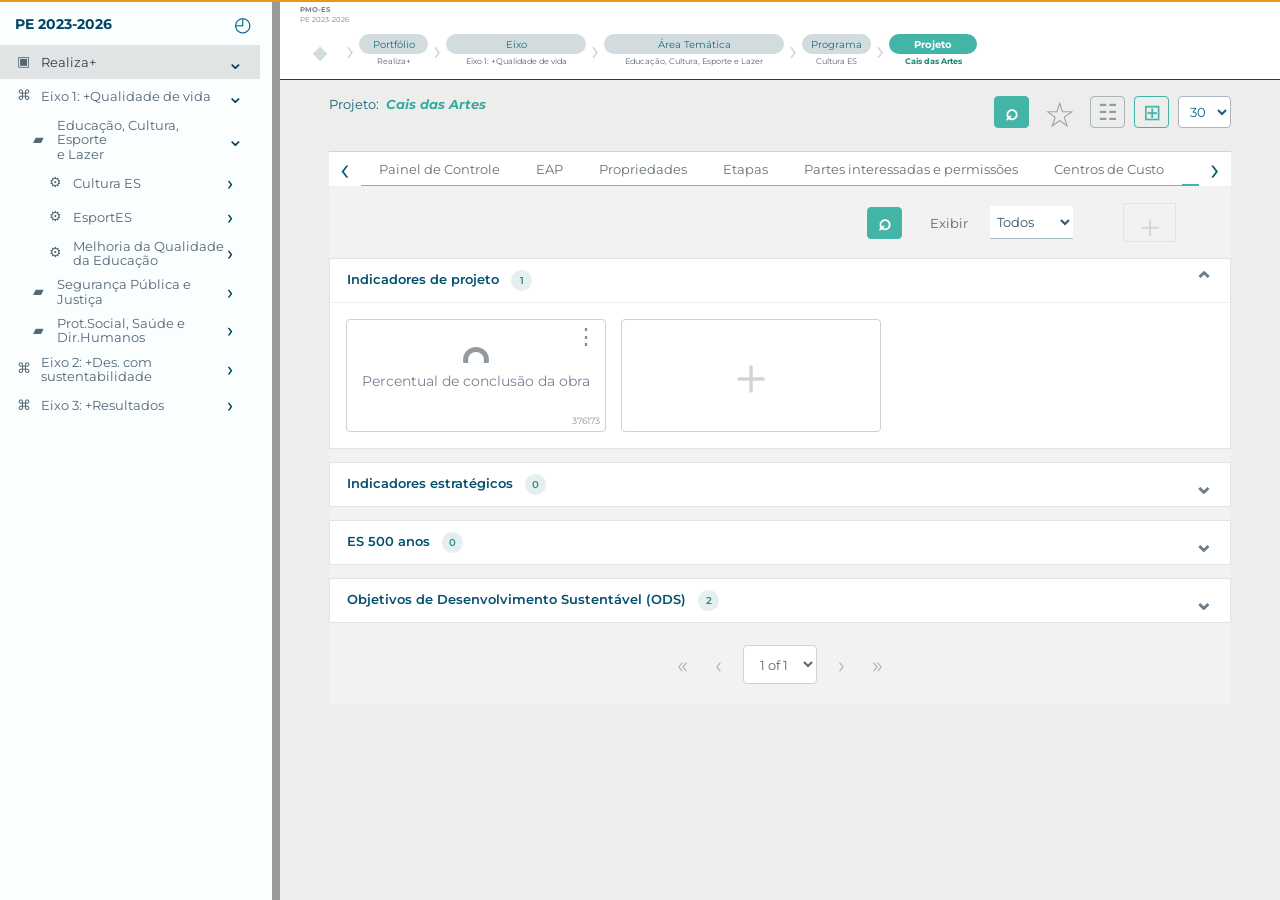
==== index.html @ 071c742d "first commit" ====
<!doctype html>
<html lang="pt-BR">
<head>
  <meta charset="utf-8">
  <meta name="viewport" content="width=device-width, initial-scale=1">
  <title>PE 2023-2026 | Indicadores</title>
  <link rel="stylesheet" href="styles.css">
</head>
<body>
  <div class="app-shell">
    <aside class="sidebar" id="sidebar" aria-label="Navegação do planejamento estratégico">
      <div class="sidebar-title">
        <strong>PE 2023-2026</strong>
        <button class="icon-btn plain" id="collapseSidebar" aria-label="Recolher menu">◴</button>
      </div>

      <nav class="tree">
        <button class="tree-row selected" data-expand="portfolio"><span>▣</span><span>Realiza+</span><b>⌄</b></button>
        <div id="portfolio" class="tree-children open">
          <button class="tree-row" data-expand="axis1"><span>⌘</span><span>Eixo 1: +Qualidade de vida</span><b>⌄</b></button>
          <div id="axis1" class="tree-children open indent-1">
            <button class="tree-row" data-expand="area"><span>▰</span><span>Educação, Cultura, Esporte<br>e Lazer</span><b>⌄</b></button>
            <div id="area" class="tree-children open indent-1">
              <button class="tree-row"><span>⚙</span><span>Cultura ES</span><b>›</b></button>
              <button class="tree-row"><span>⚙</span><span>EsportES</span><b>›</b></button>
              <button class="tree-row"><span>⚙</span><span>Melhoria da Qualidade<br>da Educação</span><b>›</b></button>
            </div>
            <button class="tree-row"><span>▰</span><span>Segurança Pública e<br>Justiça</span><b>›</b></button>
            <button class="tree-row"><span>▰</span><span>Prot.Social, Saúde e<br>Dir.Humanos</span><b>›</b></button>
          </div>
          <button class="tree-row"><span>⌘</span><span>Eixo 2: +Des. com<br>sustentabilidade</span><b>›</b></button>
          <button class="tree-row"><span>⌘</span><span>Eixo 3: +Resultados</span><b>›</b></button>
        </div>
      </nav>
    </aside>

    <button class="sidebar-handle" id="openSidebar" aria-label="Abrir menu">›</button>

    <main class="main">
      <header class="topbar">
        <div class="brand"><strong>PMO-ES</strong><span>PE 2023-2026</span></div>
        <div class="breadcrumbs" aria-label="Caminho do projeto">
          <div class="home-icon" aria-hidden="true"><span>◆</span></div>
          <span class="separator">›</span>
          <div class="crumb"><em>Portfólio</em><small>Realiza+</small></div>
          <span class="separator">›</span>
          <div class="crumb wide"><em>Eixo</em><small>Eixo 1: +Qualidade de vida</small></div>
          <span class="separator">›</span>
          <div class="crumb wider"><em>Área Temática</em><small>Educação, Cultura, Esporte e Lazer</small></div>
          <span class="separator">›</span>
          <div class="crumb"><em>Programa</em><small>Cultura ES</small></div>
          <span class="separator">›</span>
          <div class="crumb current"><em>Projeto</em><small>Cais das Artes</small></div>
        </div>
      </header>

      <section class="workspace">
        <div class="project-line">
          <div>Projeto: <strong>Cais das Artes</strong></div>
          <div class="project-tools">
            <button class="square primary" aria-label="Pesquisar">⌕</button>
            <button class="star" aria-label="Favoritar">☆</button>
            <button class="square view-switch" data-view="list" aria-label="Visualização em lista">☷</button>
            <button class="square view-switch active" data-view="grid" aria-label="Visualização em grade">⊞</button>
            <select aria-label="Quantidade por página"><option>30</option><option>60</option><option>90</option></select>
          </div>
        </div>

        <div class="tabs-wrap">
          <button class="tabs-arrow left" aria-label="Rolar abas para esquerda">‹</button>
          <div class="tabs" id="tabs">
            <button>Painel de Controle</button><button>EAP</button><button>Propriedades</button><button>Etapas</button>
            <button>Partes interessadas e permissões</button><button>Centros de Custo</button><button class="active">Indicadores</button>
            <button>Linhas de base</button><button>Riscos</button><button>Ocorrências</button><button>Processos</button><button>Diário</button>
          </div>
          <button class="tabs-arrow right" aria-label="Rolar abas para direita">›</button>
        </div>

        <section class="indicator-panel grouped-panel">
          <div class="panel-toolbar">
            <button class="square primary" id="searchToggle" aria-label="Buscar indicador">⌕</button>
            <label>Exibir</label>
            <select id="statusFilter" aria-label="Filtrar indicadores"><option value="all">Todos</option><option value="active">Ativos</option><option value="inactive">Inativos</option></select>
            <button class="add-small" id="addTop" aria-label="Adicionar indicador">＋</button>
          </div>
          <div class="search-box" id="searchBox">
            <input id="indicatorSearch" type="search" placeholder="Pesquisar indicador..." aria-label="Pesquisar indicador">
          </div>

          <div class="indicator-groups">
            <section class="indicator-group" data-group="project" data-accordion>
              <button class="indicator-group-heading" aria-expanded="true">
                <span>Indicadores de projeto <small>1</small></span><b>⌃</b>
              </button>
              <div class="indicator-group-body">
                <div class="cards" id="cards">
                  <a class="indicator-card clickable" data-status="active" href="indicator.html" aria-label="Abrir indicador Percentual de conclusão da obra">
                    <span class="more" aria-hidden="true">⋮</span>
                    <div class="gauge" aria-hidden="true"><i></i><i></i><i></i><i></i><i></i><span></span></div>
                    <h2>Percentual de conclusão da obra</h2>
                    <small>376173</small>
                  </a>
                  <a class="add-card project-add" href="novo-indicador.html" aria-label="Adicionar indicador de projeto">＋</a>
                </div>
                <div class="empty-state">Nenhum indicador encontrado.</div>
              </div>
            </section>

            <section class="indicator-group collapsed" data-group="strategic" data-accordion>
              <button class="indicator-group-heading" aria-expanded="false">
                <span>Indicadores estratégicos <small>0</small></span><b>⌃</b>
              </button>
              <div class="indicator-group-body">
                <div class="cards">
                  <a class="add-card strategic-add" href="novo-indicador-estrategico.html" aria-label="Adicionar indicador estratégico">＋</a>
                </div>
                <div class="empty-state">Nenhum indicador estratégico cadastrado.</div>
              </div>
            </section>

            <section class="indicator-group collapsed" data-group="es500" data-accordion>
              <button class="indicator-group-heading" aria-expanded="false">
                <span>ES 500 anos <small>0</small></span><b>⌃</b>
              </button>
              <div class="indicator-group-body">
                <div class="cards">
                  <button class="add-card group-add" data-group="es500" aria-label="Adicionar indicador ES 500 anos">＋</button>
                </div>
                <div class="empty-state">Nenhum indicador ES 500 anos cadastrado.</div>
              </div>
            </section>

            <section class="indicator-group collapsed" data-group="ods" data-accordion>
              <button class="indicator-group-heading" aria-expanded="false">
                <span>Objetivos de Desenvolvimento Sustentável (ODS) <small>2</small></span><b>⌃</b>
              </button>
              <div class="indicator-group-body">
                <div class="cards">
                  <article class="indicator-card ods-card" data-status="active">
                    <button class="more" aria-label="Mais opções">⋮</button>
                    <div class="gear-symbol" aria-hidden="true">⚙</div>
                    <h2>Fome zero e agricultura<br>sustentável</h2>
                    <small>1556134</small>
                  </article>
                  <article class="indicator-card ods-card" data-status="active">
                    <button class="more" aria-label="Mais opções">⋮</button>
                    <div class="gear-symbol" aria-hidden="true">⚙</div>
                    <h2>Erradicação da pobreza</h2>
                    <small>1556132</small>
                  </article>
                  <a class="add-card ods-add" href="novo-indicador-ods.html" aria-label="Adicionar indicador ODS">＋</a>
                </div>
                <div class="empty-state">Nenhum Objetivo de Desenvolvimento Sustentável encontrado.</div>
              </div>
            </section>
          </div>
          <div class="pagination"><button>«</button><button>‹</button><select aria-label="Página"><option>1 of 1</option></select><button>›</button><button>»</button></div>
        </section>
      </section>
    </main>
  </div>

  <dialog id="indicatorDialog">
    <form method="dialog" id="indicatorForm">
      <div class="dialog-title"><strong>Novo indicador</strong><button type="button" data-close-dialog aria-label="Fechar">×</button></div>
            <input id="indicatorGroup" type="hidden" value="project">
            <label>Nome do indicador<input id="indicatorName" required placeholder="Ex.: Índice de execução"></label>
      <label>Código<input id="indicatorCode" inputmode="numeric" placeholder="Ex.: 376174"></label>
      <div class="dialog-actions"><button type="button" data-close-dialog class="secondary">Cancelar</button><button value="default" id="saveIndicator" class="primary-action">Adicionar</button></div>
    </form>
  </dialog>

  <dialog id="odsDialog" class="ods-dialog">
    <form method="dialog" id="odsForm">
      <div class="ods-dialog-title">
        <strong>Objetivos de Desenvolvimento Sustentável (ODS)</strong>
        <button type="button" id="closeOdsDialog" aria-label="Fechar seleção de ODS">×</button>
      </div>

      <div class="ods-select-label"><span>Selecione</span><b>⌄</b></div>
      <div class="ods-picker">
        <div class="ods-search-wrap">
          <input id="odsSearch" type="search" placeholder="Procurar" aria-label="Procurar Objetivo de Desenvolvimento Sustentável">
          <span aria-hidden="true">⌕</span>
        </div>
        <div class="ods-options" id="odsOptions">
          <label><input type="checkbox" value="Saúde e bem-estar" data-code="1556135"><span>Saúde e bem-estar</span></label>
          <label><input type="checkbox" value="Educação de qualidade" data-code="1556136"><span>Educação de qualidade</span></label>
          <label><input type="checkbox" value="Igualdade de gênero" data-code="1556137"><span>Igualdade de gênero</span></label>
          <label><input type="checkbox" value="Água potável e saneamento" data-code="1556138"><span>Água potável e saneamento</span></label>
          <label><input type="checkbox" value="Energia limpa e acessível" data-code="1556139"><span>Energia limpa e acessível</span></label>
          <label><input type="checkbox" value="Trabalho decente e crescimento econômico" data-code="1556140"><span>Trabalho decente e crescimento econômico</span></label>
          <label><input type="checkbox" value="Indústria, inovação e infraestrutura" data-code="1556141"><span>Indústria, inovação e infraestrutura</span></label>
          <label><input type="checkbox" value="Redução das desigualdades" data-code="1556142"><span>Redução das desigualdades</span></label>
          <label><input type="checkbox" value="Cidades e comunidades sustentáveis" data-code="1556143"><span>Cidades e comunidades sustentáveis</span></label>
          <label><input type="checkbox" value="Consumo e produção responsáveis" data-code="1556144"><span>Consumo e produção responsáveis</span></label>
          <label><input type="checkbox" value="Ação contra a mudança global do clima" data-code="1556145"><span>Ação contra a mudança global do clima</span></label>
          <label><input type="checkbox" value="Vida na água" data-code="1556146"><span>Vida na água</span></label>
          <label><input type="checkbox" value="Vida terrestre" data-code="1556147"><span>Vida terrestre</span></label>
          <label><input type="checkbox" value="Paz, justiça e instituições eficazes" data-code="1556148"><span>Paz, justiça e instituições eficazes</span></label>
          <label><input type="checkbox" value="Parcerias e meios de implementação" data-code="1556149"><span>Parcerias e meios de implementação</span></label>
        </div>
      </div>
      <div class="ods-dialog-actions">
        <button type="button" id="cancelOds" class="secondary">Cancelar</button>
        <button type="button" id="addSelectedOds" class="primary-action" disabled>Adicionar <span id="odsSelectedCount">0</span></button>
      </div>
    </form>
  </dialog>

  <script src="script.js"></script>
</body>
</html>
---- styles.css ----
@import url('https://fonts.googleapis.com/css2?family=Montserrat:wght@400;500;600;700&display=swap');

:root { --navy:#004b69; --teal:#43b5a6; --line:#d1d6d9; --ink:#5b6870; --orange:#e89a16; --bg:#ededec; }
* { box-sizing:border-box; }
html, body { margin:0; min-height:100%; font-family:Montserrat, Arial, sans-serif; color:var(--ink); background:var(--bg); font-size:13px; }
button, select, input { font:inherit; color:inherit; }
button { cursor:pointer; }
.app-shell { min-height:100vh; display:flex; border-top:2px solid var(--orange); }
.sidebar { width:280px; min-width:280px; min-height:calc(100vh - 2px); background:#fbfeff; border-right:8px solid #999; overflow:hidden; transition:.22s ease; }
.sidebar.collapsed { width:0; min-width:0; border-right:0; }
.sidebar-title { height:43px; padding:0 15px; display:flex; align-items:center; justify-content:space-between; color:#004664; font-size:14px; }
.icon-btn, .tree-row { border:0; background:none; }
.icon-btn { color:#006382; font-size:20px; }
.tree { width:260px; }
.tree-row { min-height:34px; width:100%; display:grid; grid-template-columns:24px 1fr 18px; align-items:center; text-align:left; padding:5px 15px 5px 17px; line-height:1.1; color:#526777; }
.tree-row:hover { background:#eef3f4; }
.tree-row.selected { background:#e1e4e5; color:#303f48; }
.tree-row span:first-child { color:#536875; font-size:14px; }
.tree-row b { color:#003f5b; font-size:20px; font-weight:500; }
.tree-children { display:none; }
.tree-children.open { display:block; }
.indent-1 > .tree-row { padding-left:33px; }
.indent-1 .indent-1 > .tree-row { padding-left:49px; }
.sidebar-handle { display:none; position:fixed; left:0; top:45%; z-index:8; border:0; color:white; background:var(--navy); padding:14px 5px; border-radius:0 5px 5px 0; }
.sidebar.collapsed + .sidebar-handle { display:block; }
.main { flex:1; min-width:0; }
.topbar { height:78px; background:white; border-bottom:1px solid var(--navy); position:relative; display:flex; align-items:flex-end; padding:0 20px 9px; }
.brand { position:absolute; top:3px; left:20px; display:flex; flex-direction:column; font-size:7px; line-height:1.4; color:#76828a; }
.breadcrumbs { display:flex; align-items:center; gap:5px; height:40px; }
.home-icon { width:41px; height:31px; display:grid; place-items:center; color:#d3dcdf; font-size:27px; transform:rotate(45deg); }
.home-icon span { transform:rotate(-45deg); }
.separator { color:#cbd5d8; font-size:28px; line-height:20px; }
.crumb { width:69px; text-align:center; }
.crumb.wide { width:140px; }.crumb.wider { width:180px; }.crumb.current { width:88px; }
.crumb em { display:block; font-style:normal; border-radius:13px; background:#d2dcdf; padding:4px 8px 3px; font-size:10px; color:#1e6b82; }
.crumb small { display:block; margin-top:2px; font-size:8px; white-space:nowrap; color:#52636c; }
.crumb.current em { background:var(--teal); color:white; font-weight:700; }.crumb.current small { color:#16866f; font-weight:700; }
.workspace { width:calc(100% - 98px); max-width:1472px; margin:0 auto; }
.project-line { height:72px; display:flex; align-items:flex-start; padding-top:16px; justify-content:space-between; border-bottom:1px solid #d2d2d2; color:#12617a; }
.project-line strong { color:#34aa9e; font-style:italic; margin-left:4px; }
.project-tools { display:flex; align-items:center; gap:9px; margin-top:0; }
.square, .star, .add-small { border:1px solid #aab6bb; background:transparent; height:32px; min-width:35px; border-radius:4px; font-size:22px; display:grid; place-items:center; }
.square.primary { border-color:var(--teal); background:var(--teal); color:white; font-weight:700; }
.star { border:0; font-size:35px; color:#919ba0; line-height:1; }
.view-switch.active { color:var(--teal); border-color:var(--teal); }.view-switch { color:#8f9ba0; }
.project-tools select { height:32px; border:1px solid #aab6bb; border-radius:4px; background:#fff; padding:0 7px; }
.tabs-wrap { height:34px; display:flex; align-items:stretch; background:white; position:relative; }
.tabs { overflow:hidden; display:flex; flex:1; }
.tabs button { white-space:nowrap; border:0; background:white; padding:0 18px; color:#66727a; border-bottom:1px solid var(--orange); }
.tabs button.active { color:#003f59; font-weight:700; border-bottom:2px solid var(--teal); }
.tabs-arrow { width:32px; flex:0 0 32px; border:0; background:white; color:#005b6f; font-size:32px; line-height:30px; z-index:2; }
.indicator-panel { min-height:266px; background:#fff; position:relative; padding:72px 16px 65px; }
.grouped-panel { background:#f1f2f1; padding-left:0; padding-right:0; }
.panel-toolbar { position:absolute; top:17px; right:55px; display:flex; align-items:center; gap:22px; }
.panel-toolbar label { margin-left:6px; }.panel-toolbar select { border:0; border-bottom:1px solid #a9c1c7; background:white; min-width:83px; padding:7px 3px; color:#335569; }
.add-small { margin-left:28px; width:53px; height:39px; color:#d5d8d9; border-color:#e1e3e4; font-size:32px; border-radius:0; }
.search-box { display:none; position:absolute; top:18px; left:18px; right:370px; }
.search-box.open { display:block; }.search-box input { width:100%; max-width:420px; padding:9px 12px; border:1px solid #ccd4d7; border-radius:3px; outline:none; }.search-box input:focus { border-color:var(--teal); }
.cards { display:flex; flex-wrap:wrap; gap:15px; }
.indicator-groups { display:grid; gap:13px; }
.indicator-group { background:#fff; border:1px solid #e2e4e4; }
.indicator-group-heading { width:100%; height:43px; border:0; background:#fff; display:flex; align-items:center; justify-content:space-between; padding:0 17px; color:#00506e; font-weight:600; text-align:left; }
.indicator-group-heading small { display:inline-grid; place-items:center; min-width:21px; height:21px; padding:0 6px; margin-left:8px; border-radius:11px; background:#e5efef; color:#298f83; font-size:10px; }
.indicator-group-heading b { color:#6d7d87; font-size:23px; transition:transform .18s ease; }
.indicator-group-body { border-top:1px solid #edf0f0; padding:16px; min-height:146px; }
.indicator-group.collapsed .indicator-group-body { display:none; }
.indicator-group.collapsed .indicator-group-heading b { transform:rotate(180deg); }
.indicator-group .empty-state { padding:13px 4px 0; text-align:left; }
.indicator-card, .add-card { width:260px; height:113px; border:1px solid #d0d0d0; border-radius:4px; background:white; position:relative; }
.indicator-card { display:block; padding:27px 11px 9px; text-align:center; text-decoration:none; }
.indicator-card.clickable { cursor:pointer; transition:border-color .16s ease, box-shadow .16s ease, transform .16s ease; }
.indicator-card.clickable:hover, .indicator-card.clickable:focus-visible { border-color:var(--teal); box-shadow:0 4px 14px #315a6520; transform:translateY(-1px); outline:none; }
.more { position:absolute; top:6px; right:8px; border:0; background:none; color:#7e8d94; font-size:22px; line-height:1; }
.indicator-card h2 { margin:9px 0 11px; font-size:14px; font-weight:400; color:#7c8093; white-space:nowrap; }
.indicator-card small { position:absolute; right:5px; bottom:5px; color:#87919c; font-size:9px; }
.gauge { width:28px; height:16px; margin:auto; overflow:hidden; position:relative; }
.gauge::before { content:""; position:absolute; width:26px; height:26px; border:5px solid #929aa0; border-bottom-color:transparent; border-radius:50%; left:1px; top:0; box-sizing:border-box; }
.gauge span { position:absolute; width:2px; height:10px; background:white; left:13px; bottom:-1px; transform:rotate(22deg); transform-origin:bottom; }
.gear-symbol { height:26px; margin:-1px auto 0; color:#8f9aa0; font-size:29px; line-height:26px; }
.ods-card h2 { line-height:1.35; margin-top:8px; }
.strategic-card h2 { line-height:1.3; margin-top:8px; white-space:normal; display:-webkit-box; -webkit-box-orient:vertical; -webkit-line-clamp:2; overflow:hidden; }
.add-card { color:#d1d4d5; font-size:52px; line-height:1; }
.add-card.project-add { display:grid; place-items:center; text-decoration:none; }
.add-card.strategic-add { display:grid; place-items:center; text-decoration:none; }
.add-card.ods-add { display:grid; place-items:center; text-decoration:none; }
.cards.list { display:block; }.cards.list .indicator-card, .cards.list .add-card { width:100%; max-width:620px; height:72px; margin-bottom:8px; }.cards.list .indicator-card { text-align:left; padding:15px 60px; }.cards.list .indicator-card .gauge { position:absolute; left:17px; top:25px; }.cards.list .indicator-card h2 { margin:10px 0; }.cards.list .add-card { font-size:38px; }
.pagination { margin:22px auto -45px; width:max-content; display:flex; align-items:center; gap:15px; }
.pagination button { border:0; background:none; color:#aeb8bc; font-size:23px; }.pagination select { height:39px; border:1px solid #cbd3d7; background:white; border-radius:4px; padding:0 12px; }
.empty-state { display:none; padding:35px; text-align:center; color:#89959a; }.empty-state.show { display:block; }
dialog { border:0; border-radius:7px; padding:0; width:min(440px, calc(100vw - 30px)); box-shadow:0 20px 60px #24333d55; } dialog::backdrop { background:#12354255; }
dialog form { padding:22px; } .dialog-title { display:flex; justify-content:space-between; align-items:center; color:#004b69; font-size:17px; margin-bottom:20px; }.dialog-title button { border:0; background:none; font-size:25px; }
dialog label { display:block; margin:13px 0; } dialog input { width:100%; margin-top:6px; padding:10px; border:1px solid #cbd3d7; border-radius:4px; }
.dialog-actions { display:flex; justify-content:flex-end; gap:10px; margin-top:20px; }.dialog-actions button { padding:9px 16px; border-radius:4px; }.secondary { background:white; border:1px solid #bbc5c8; }.primary-action { background:var(--teal); color:white; border:1px solid var(--teal); }
.ods-dialog { width:min(596px, calc(100vw - 30px)); overflow:visible; border-radius:3px; }
.ods-dialog form { padding:0; }
.ods-dialog-title { min-height:83px; display:flex; align-items:center; justify-content:space-between; padding:0 23px; color:#00506e; font-size:18px; }
.ods-dialog-title button { border:0; background:none; color:#78868c; font-size:27px; }
.ods-select-label { height:45px; margin:0 23px; border-bottom:1px solid #8fb7c2; display:flex; align-items:center; justify-content:space-between; color:#7f8589; }
.ods-select-label b { color:#005878; }
.ods-picker { margin:0 23px; border:1px solid #d5dadd; border-radius:2px; box-shadow:0 4px 10px #1a313b35; background:#fff; }
.ods-search-wrap { height:47px; margin:5px 12px 4px; display:flex; align-items:center; border:2px solid #59baf5; box-shadow:0 0 5px #168cda55; border-radius:3px; }
.ods-search-wrap input { flex:1; min-width:0; height:100%; border:0; outline:0; padding:0 10px; font-size:14px; }
.ods-search-wrap span { padding:0 10px; color:#69777e; font-size:26px; }
.ods-options { max-height:240px; overflow-y:auto; padding:1px 0 7px; }
.ods-options label { min-height:35px; display:flex; align-items:center; gap:10px; padding:3px 14px; color:#757c80; cursor:pointer; }
.ods-options label:hover { background:#f2f7f7; }
.ods-options label[hidden] { display:none; }
.ods-options input { appearance:none; width:20px; height:20px; border:2px solid #d4dadd; border-radius:2px; margin:0; display:grid; place-items:center; flex:0 0 auto; }
.ods-options input:checked { border-color:#43b5a6; background:#43b5a6; }
.ods-options input:checked::after { content:'✓'; color:#fff; font-size:14px; font-weight:700; }
.ods-dialog-actions { display:flex; justify-content:flex-end; gap:9px; padding:14px 23px 18px; }
.ods-dialog-actions button { min-width:92px; padding:9px 14px; border-radius:4px; }
.ods-dialog-actions .primary-action:disabled { opacity:.45; cursor:not-allowed; }
@media (max-width:600px) { .ods-dialog-title { font-size:15px; padding:0 15px; }.ods-select-label, .ods-picker { margin-left:15px; margin-right:15px; }.ods-dialog-actions { padding-left:15px; padding-right:15px; } }
@media (max-width:1000px) { .sidebar { position:fixed; z-index:10; box-shadow:5px 0 20px #0002; }.sidebar:not(.collapsed) + .sidebar-handle { display:none; }.workspace { width:94%; }.breadcrumbs { overflow:hidden; }.crumb.wider { width:145px; }.tabs button { padding:0 12px; } }
@media (max-width:680px) { .sidebar { width:260px; min-width:260px; }.topbar { padding-left:8px; }.brand { left:8px; }.breadcrumbs { transform:scale(.83); transform-origin:left bottom; width:120%; }.workspace { width:100%; }.project-line { padding-left:12px; padding-right:12px; height:102px; }.project-tools { flex-wrap:wrap; justify-content:flex-end; }.panel-toolbar { right:12px; gap:8px; }.panel-toolbar label { display:none; }.add-small { margin-left:5px; }.indicator-panel { padding-top:70px; }.indicator-card, .add-card { width:100%; }.indicator-card h2 { white-space:normal; }.search-box { right:12px; left:12px; top:58px; } }
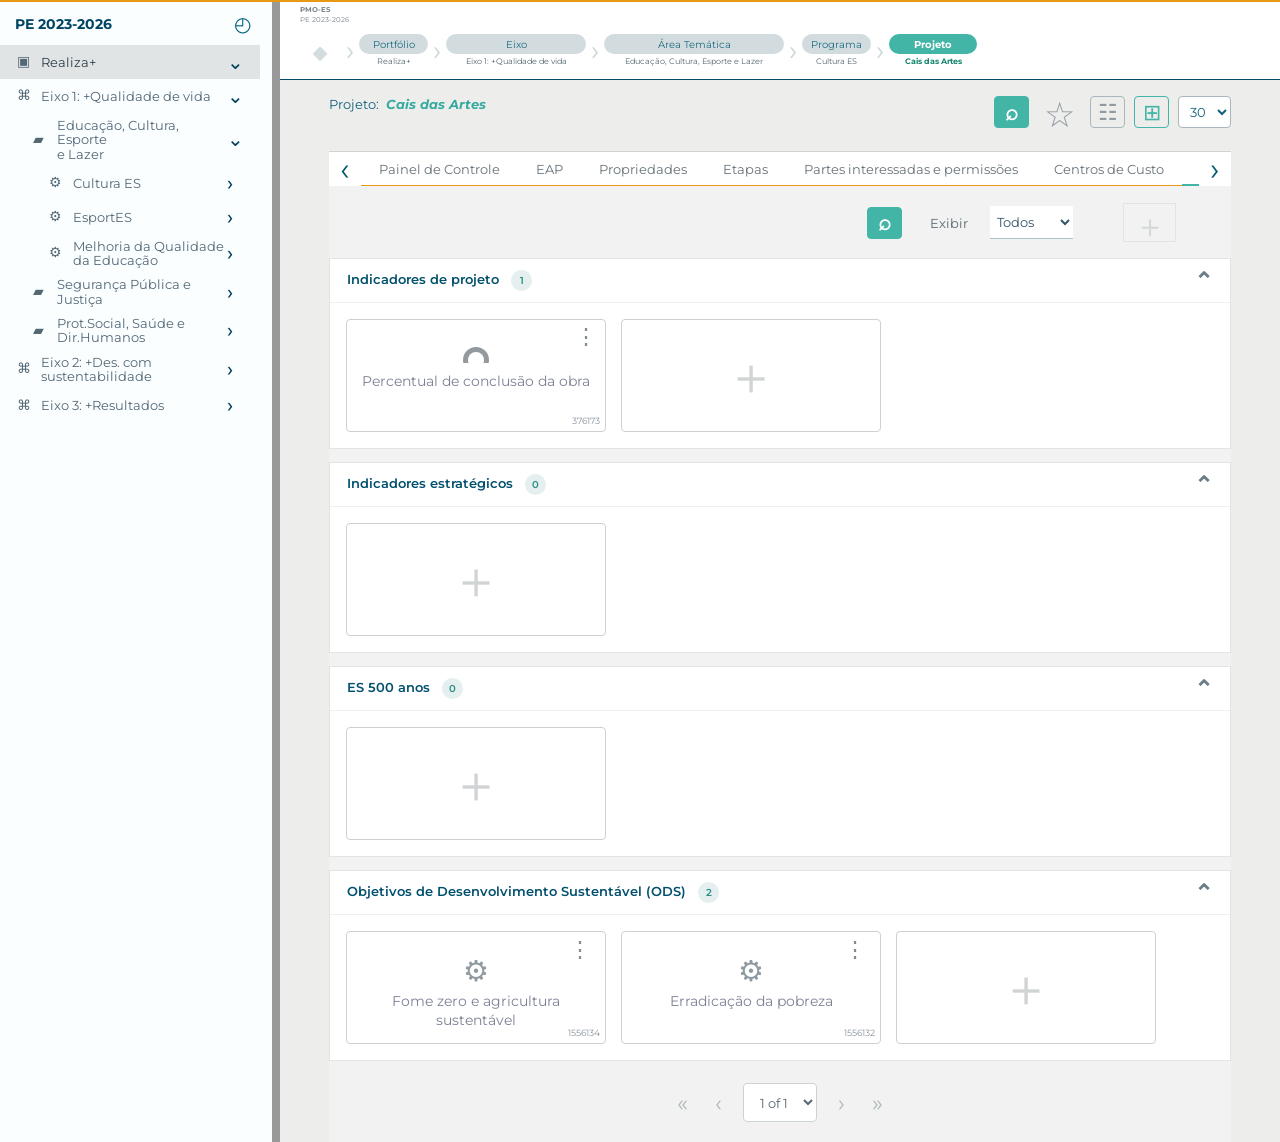
==== commit b4d252f3: "Abre acordeoes de indicadores por padrao" ====
--- a/index.html
+++ b/index.html
@@ -106,8 +106,8 @@
               </div>
             </section>
 
-            <section class="indicator-group collapsed" data-group="strategic" data-accordion>
-              <button class="indicator-group-heading" aria-expanded="false">
+            <section class="indicator-group" data-group="strategic" data-accordion>
+              <button class="indicator-group-heading" aria-expanded="true">
                 <span>Indicadores estratégicos <small>0</small></span><b>⌃</b>
               </button>
               <div class="indicator-group-body">
@@ -118,8 +118,8 @@
               </div>
             </section>
 
-            <section class="indicator-group collapsed" data-group="es500" data-accordion>
-              <button class="indicator-group-heading" aria-expanded="false">
+            <section class="indicator-group" data-group="es500" data-accordion>
+              <button class="indicator-group-heading" aria-expanded="true">
                 <span>ES 500 anos <small>0</small></span><b>⌃</b>
               </button>
               <div class="indicator-group-body">
@@ -130,8 +130,8 @@
               </div>
             </section>
 
-            <section class="indicator-group collapsed" data-group="ods" data-accordion>
-              <button class="indicator-group-heading" aria-expanded="false">
+            <section class="indicator-group" data-group="ods" data-accordion>
+              <button class="indicator-group-heading" aria-expanded="true">
                 <span>Objetivos de Desenvolvimento Sustentável (ODS) <small>2</small></span><b>⌃</b>
               </button>
               <div class="indicator-group-body">
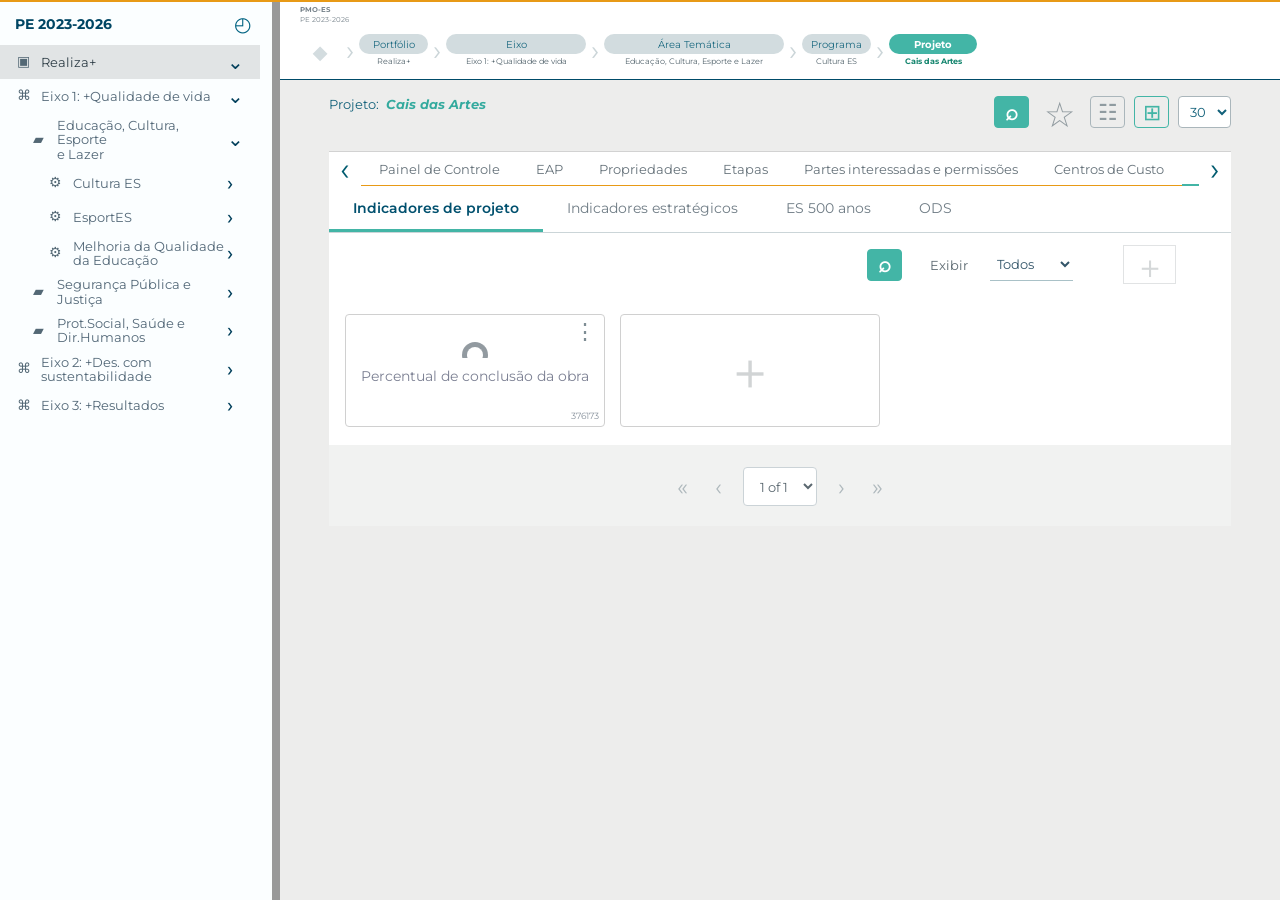
==== commit 5517a552: "Atualiza guias e indicadores ES 500 Anos" ====
--- a/index.html
+++ b/index.html
@@ -77,21 +77,24 @@
         </div>
 
         <section class="indicator-panel grouped-panel">
-          <div class="panel-toolbar">
-            <button class="square primary" id="searchToggle" aria-label="Buscar indicador">⌕</button>
-            <label>Exibir</label>
-            <select id="statusFilter" aria-label="Filtrar indicadores"><option value="all">Todos</option><option value="active">Ativos</option><option value="inactive">Inativos</option></select>
-            <button class="add-small" id="addTop" aria-label="Adicionar indicador">＋</button>
-          </div>
-          <div class="search-box" id="searchBox">
-            <input id="indicatorSearch" type="search" placeholder="Pesquisar indicador..." aria-label="Pesquisar indicador">
+          <div class="indicator-category-tabs" role="tablist" aria-label="Tipos de indicadores">
+            <button type="button" role="tab" id="indicator-tab-project" data-indicator-tab="project" aria-selected="true" aria-controls="indicator-panel-project">Indicadores de projeto</button>
+            <button type="button" role="tab" id="indicator-tab-strategic" data-indicator-tab="strategic" aria-selected="false" aria-controls="indicator-panel-strategic" tabindex="-1">Indicadores estratégicos</button>
+            <button type="button" role="tab" id="indicator-tab-es500" data-indicator-tab="es500" aria-selected="false" aria-controls="indicator-panel-es500" tabindex="-1">ES 500 anos</button>
+            <button type="button" role="tab" id="indicator-tab-ods" data-indicator-tab="ods" aria-selected="false" aria-controls="indicator-panel-ods" tabindex="-1">ODS</button>
           </div>
 
           <div class="indicator-groups">
-            <section class="indicator-group" data-group="project" data-accordion>
-              <button class="indicator-group-heading" aria-expanded="true">
-                <span>Indicadores de projeto <small>1</small></span><b>⌃</b>
-              </button>
+            <section class="indicator-group" id="indicator-panel-project" data-group="project" role="tabpanel" aria-labelledby="indicator-tab-project">
+              <div class="indicator-group-toolbar">
+                <button class="square primary group-search-toggle" type="button" aria-label="Buscar indicador de projeto">⌕</button>
+                <label>Exibir</label>
+                <select class="group-status-filter" aria-label="Filtrar indicadores de projeto"><option value="all">Todos</option><option value="active">Ativos</option><option value="inactive">Inativos</option></select>
+                <a class="add-small group-add-action" href="novo-indicador.html" aria-label="Adicionar indicador de projeto">＋</a>
+              </div>
+              <div class="group-search-box">
+                <input class="group-indicator-search" type="search" placeholder="Pesquisar indicador..." aria-label="Pesquisar indicador de projeto">
+              </div>
               <div class="indicator-group-body">
                 <div class="cards" id="cards">
                   <a class="indicator-card clickable" data-status="active" href="indicator.html" aria-label="Abrir indicador Percentual de conclusão da obra">
@@ -106,10 +109,16 @@
               </div>
             </section>
 
-            <section class="indicator-group" data-group="strategic" data-accordion>
-              <button class="indicator-group-heading" aria-expanded="true">
-                <span>Indicadores estratégicos <small>0</small></span><b>⌃</b>
-              </button>
+            <section class="indicator-group" id="indicator-panel-strategic" data-group="strategic" role="tabpanel" aria-labelledby="indicator-tab-strategic" hidden>
+              <div class="indicator-group-toolbar">
+                <button class="square primary group-search-toggle" type="button" aria-label="Buscar indicador estratégico">⌕</button>
+                <label>Exibir</label>
+                <select class="group-status-filter" aria-label="Filtrar indicadores estratégicos"><option value="all">Todos</option><option value="active">Ativos</option><option value="inactive">Inativos</option></select>
+                <a class="add-small group-add-action" href="novo-indicador-estrategico.html" aria-label="Adicionar indicador estratégico">＋</a>
+              </div>
+              <div class="group-search-box">
+                <input class="group-indicator-search" type="search" placeholder="Pesquisar indicador..." aria-label="Pesquisar indicador estratégico">
+              </div>
               <div class="indicator-group-body">
                 <div class="cards">
                   <a class="add-card strategic-add" href="novo-indicador-estrategico.html" aria-label="Adicionar indicador estratégico">＋</a>
@@ -118,22 +127,34 @@
               </div>
             </section>
 
-            <section class="indicator-group" data-group="es500" data-accordion>
-              <button class="indicator-group-heading" aria-expanded="true">
-                <span>ES 500 anos <small>0</small></span><b>⌃</b>
-              </button>
+            <section class="indicator-group" id="indicator-panel-es500" data-group="es500" role="tabpanel" aria-labelledby="indicator-tab-es500" hidden>
+              <div class="indicator-group-toolbar">
+                <button class="square primary group-search-toggle" type="button" aria-label="Buscar indicador ES 500 anos">⌕</button>
+                <label>Exibir</label>
+                <select class="group-status-filter" aria-label="Filtrar indicadores ES 500 anos"><option value="all">Todos</option><option value="active">Ativos</option><option value="inactive">Inativos</option></select>
+                <a class="add-small group-add-action" href="novo-indicador-es500.html" aria-label="Adicionar indicador ES 500 anos">＋</a>
+              </div>
+              <div class="group-search-box">
+                <input class="group-indicator-search" type="search" placeholder="Pesquisar indicador..." aria-label="Pesquisar indicador ES 500 anos">
+              </div>
               <div class="indicator-group-body">
                 <div class="cards">
-                  <button class="add-card group-add" data-group="es500" aria-label="Adicionar indicador ES 500 anos">＋</button>
+                  <a class="add-card es500-add" href="novo-indicador-es500.html" aria-label="Adicionar indicador ES 500 anos">＋</a>
                 </div>
                 <div class="empty-state">Nenhum indicador ES 500 anos cadastrado.</div>
               </div>
             </section>
 
-            <section class="indicator-group" data-group="ods" data-accordion>
-              <button class="indicator-group-heading" aria-expanded="true">
-                <span>Objetivos de Desenvolvimento Sustentável (ODS) <small>2</small></span><b>⌃</b>
-              </button>
+            <section class="indicator-group" id="indicator-panel-ods" data-group="ods" role="tabpanel" aria-labelledby="indicator-tab-ods" hidden>
+              <div class="indicator-group-toolbar">
+                <button class="square primary group-search-toggle" type="button" aria-label="Buscar indicador ODS">⌕</button>
+                <label>Exibir</label>
+                <select class="group-status-filter" aria-label="Filtrar indicadores ODS"><option value="all">Todos</option><option value="active">Ativos</option><option value="inactive">Inativos</option></select>
+                <a class="add-small group-add-action" href="novo-indicador-ods.html" aria-label="Adicionar indicador ODS">＋</a>
+              </div>
+              <div class="group-search-box">
+                <input class="group-indicator-search" type="search" placeholder="Pesquisar indicador..." aria-label="Pesquisar indicador ODS">
+              </div>
               <div class="indicator-group-body">
                 <div class="cards">
                   <article class="indicator-card ods-card" data-status="active">
--- a/styles.css
+++ b/styles.css
@@ -49,22 +49,26 @@
 .tabs button { white-space:nowrap; border:0; background:white; padding:0 18px; color:#66727a; border-bottom:1px solid var(--orange); }
 .tabs button.active { color:#003f59; font-weight:700; border-bottom:2px solid var(--teal); }
 .tabs-arrow { width:32px; flex:0 0 32px; border:0; background:white; color:#005b6f; font-size:32px; line-height:30px; z-index:2; }
-.indicator-panel { min-height:266px; background:#fff; position:relative; padding:72px 16px 65px; }
+.indicator-panel { min-height:266px; background:#fff; position:relative; padding:0 16px 65px; }
 .grouped-panel { background:#f1f2f1; padding-left:0; padding-right:0; }
-.panel-toolbar { position:absolute; top:17px; right:55px; display:flex; align-items:center; gap:22px; }
-.panel-toolbar label { margin-left:6px; }.panel-toolbar select { border:0; border-bottom:1px solid #a9c1c7; background:white; min-width:83px; padding:7px 3px; color:#335569; }
+.indicator-group-toolbar { min-height:63px; display:flex; align-items:center; justify-content:flex-end; gap:22px; padding:11px 55px 11px 18px; background:#fff; }
+.indicator-group-toolbar label { margin-left:6px; }
+.indicator-group-toolbar select { border:0; border-bottom:1px solid #a9c1c7; background:white; min-width:83px; padding:7px 3px; color:#335569; }
 .add-small { margin-left:28px; width:53px; height:39px; color:#d5d8d9; border-color:#e1e3e4; font-size:32px; border-radius:0; }
-.search-box { display:none; position:absolute; top:18px; left:18px; right:370px; }
-.search-box.open { display:block; }.search-box input { width:100%; max-width:420px; padding:9px 12px; border:1px solid #ccd4d7; border-radius:3px; outline:none; }.search-box input:focus { border-color:var(--teal); }
+.group-add-action { text-decoration:none; }
+.group-search-box { display:none; padding:0 55px 11px 18px; background:#fff; }
+.group-search-box.open { display:block; }
+.group-search-box input { width:100%; max-width:420px; padding:9px 12px; border:1px solid #ccd4d7; border-radius:3px; outline:none; }
+.group-search-box input:focus { border-color:var(--teal); }
 .cards { display:flex; flex-wrap:wrap; gap:15px; }
-.indicator-groups { display:grid; gap:13px; }
-.indicator-group { background:#fff; border:1px solid #e2e4e4; }
-.indicator-group-heading { width:100%; height:43px; border:0; background:#fff; display:flex; align-items:center; justify-content:space-between; padding:0 17px; color:#00506e; font-weight:600; text-align:left; }
-.indicator-group-heading small { display:inline-grid; place-items:center; min-width:21px; height:21px; padding:0 6px; margin-left:8px; border-radius:11px; background:#e5efef; color:#298f83; font-size:10px; }
-.indicator-group-heading b { color:#6d7d87; font-size:23px; transition:transform .18s ease; }
-.indicator-group-body { border-top:1px solid #edf0f0; padding:16px; min-height:146px; }
-.indicator-group.collapsed .indicator-group-body { display:none; }
-.indicator-group.collapsed .indicator-group-heading b { transform:rotate(180deg); }
+.indicator-category-tabs { display:flex; align-items:stretch; min-height:47px; overflow-x:auto; border-bottom:1px solid #cbd5d8; background:#fff; scrollbar-width:thin; }
+.indicator-category-tabs button { min-width:max-content; border:0; border-bottom:3px solid transparent; background:#fff; padding:0 24px; color:#6f7c85; font-family:inherit; font-size:14px; cursor:pointer; }
+.indicator-category-tabs button:hover { color:#00506e; background:#f7f9f9; }
+.indicator-category-tabs button[aria-selected="true"] { border-bottom-color:#43b5a6; color:#00506e; font-weight:600; }
+.indicator-groups { display:block; }
+.indicator-group { background:#fff; border:0; }
+.indicator-group[hidden] { display:none; }
+.indicator-group-body { padding:18px 16px; min-height:146px; }
 .indicator-group .empty-state { padding:13px 4px 0; text-align:left; }
 .indicator-card, .add-card { width:260px; height:113px; border:1px solid #d0d0d0; border-radius:4px; background:white; position:relative; }
 .indicator-card { display:block; padding:27px 11px 9px; text-align:center; text-decoration:none; }
@@ -79,9 +83,11 @@
 .gear-symbol { height:26px; margin:-1px auto 0; color:#8f9aa0; font-size:29px; line-height:26px; }
 .ods-card h2 { line-height:1.35; margin-top:8px; }
 .strategic-card h2 { line-height:1.3; margin-top:8px; white-space:normal; display:-webkit-box; -webkit-box-orient:vertical; -webkit-line-clamp:2; overflow:hidden; }
+.es500-card h2 { min-height:36px; margin:7px 4px 11px; line-height:1.3; white-space:normal; overflow-wrap:anywhere; display:-webkit-box; -webkit-box-orient:vertical; -webkit-line-clamp:2; overflow:hidden; }
 .add-card { color:#d1d4d5; font-size:52px; line-height:1; }
 .add-card.project-add { display:grid; place-items:center; text-decoration:none; }
 .add-card.strategic-add { display:grid; place-items:center; text-decoration:none; }
+.add-card.es500-add { display:grid; place-items:center; text-decoration:none; }
 .add-card.ods-add { display:grid; place-items:center; text-decoration:none; }
 .cards.list { display:block; }.cards.list .indicator-card, .cards.list .add-card { width:100%; max-width:620px; height:72px; margin-bottom:8px; }.cards.list .indicator-card { text-align:left; padding:15px 60px; }.cards.list .indicator-card .gauge { position:absolute; left:17px; top:25px; }.cards.list .indicator-card h2 { margin:10px 0; }.cards.list .add-card { font-size:38px; }
 .pagination { margin:22px auto -45px; width:max-content; display:flex; align-items:center; gap:15px; }
@@ -113,4 +119,4 @@
 .ods-dialog-actions .primary-action:disabled { opacity:.45; cursor:not-allowed; }
 @media (max-width:600px) { .ods-dialog-title { font-size:15px; padding:0 15px; }.ods-select-label, .ods-picker { margin-left:15px; margin-right:15px; }.ods-dialog-actions { padding-left:15px; padding-right:15px; } }
 @media (max-width:1000px) { .sidebar { position:fixed; z-index:10; box-shadow:5px 0 20px #0002; }.sidebar:not(.collapsed) + .sidebar-handle { display:none; }.workspace { width:94%; }.breadcrumbs { overflow:hidden; }.crumb.wider { width:145px; }.tabs button { padding:0 12px; } }
-@media (max-width:680px) { .sidebar { width:260px; min-width:260px; }.topbar { padding-left:8px; }.brand { left:8px; }.breadcrumbs { transform:scale(.83); transform-origin:left bottom; width:120%; }.workspace { width:100%; }.project-line { padding-left:12px; padding-right:12px; height:102px; }.project-tools { flex-wrap:wrap; justify-content:flex-end; }.panel-toolbar { right:12px; gap:8px; }.panel-toolbar label { display:none; }.add-small { margin-left:5px; }.indicator-panel { padding-top:70px; }.indicator-card, .add-card { width:100%; }.indicator-card h2 { white-space:normal; }.search-box { right:12px; left:12px; top:58px; } }
+@media (max-width:680px) { .sidebar { width:260px; min-width:260px; }.topbar { padding-left:8px; }.brand { left:8px; }.breadcrumbs { transform:scale(.83); transform-origin:left bottom; width:120%; }.workspace { width:100%; }.project-line { padding-left:12px; padding-right:12px; height:102px; }.project-tools { flex-wrap:wrap; justify-content:flex-end; }.indicator-group-toolbar { padding-left:12px; padding-right:12px; gap:8px; }.indicator-group-toolbar label { display:none; }.add-small { margin-left:5px; }.indicator-category-tabs button { padding:0 17px; }.indicator-card, .add-card { width:100%; }.indicator-card h2 { white-space:normal; }.group-search-box { padding-left:12px; padding-right:12px; } }
